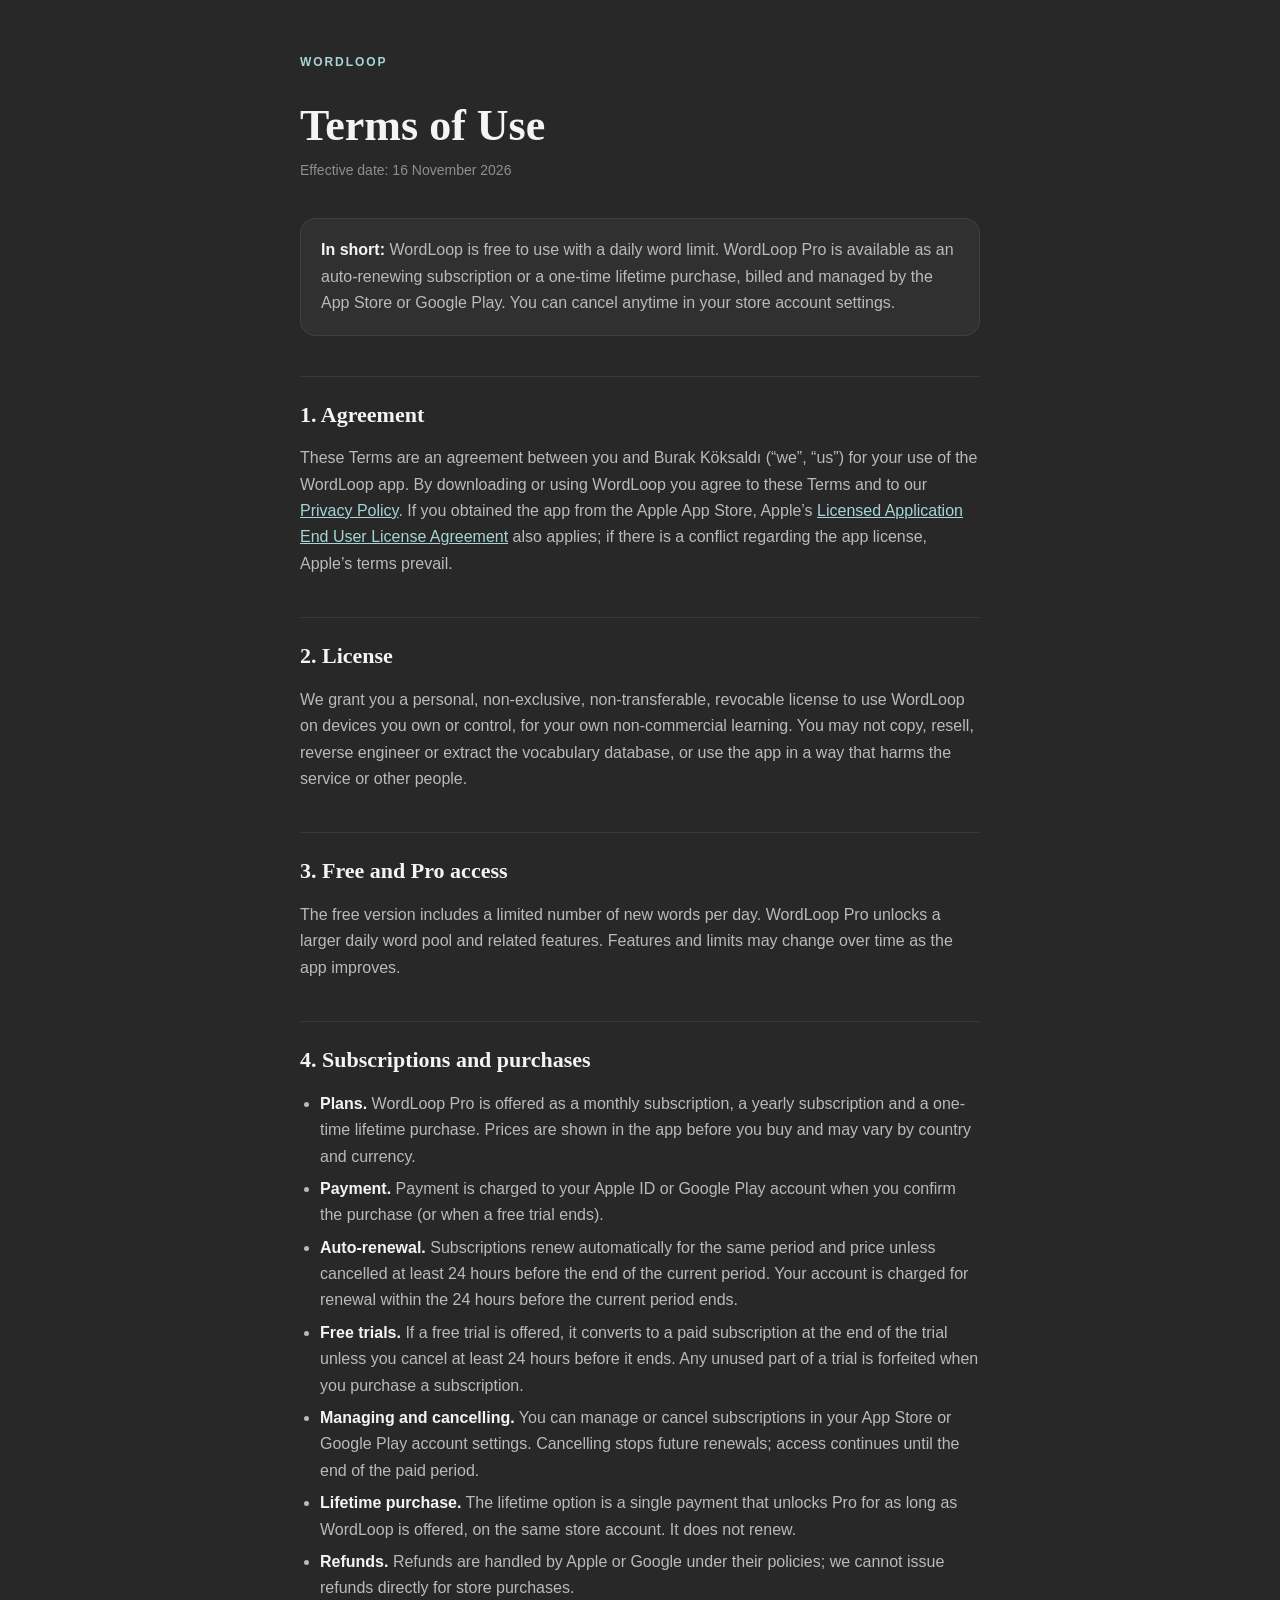
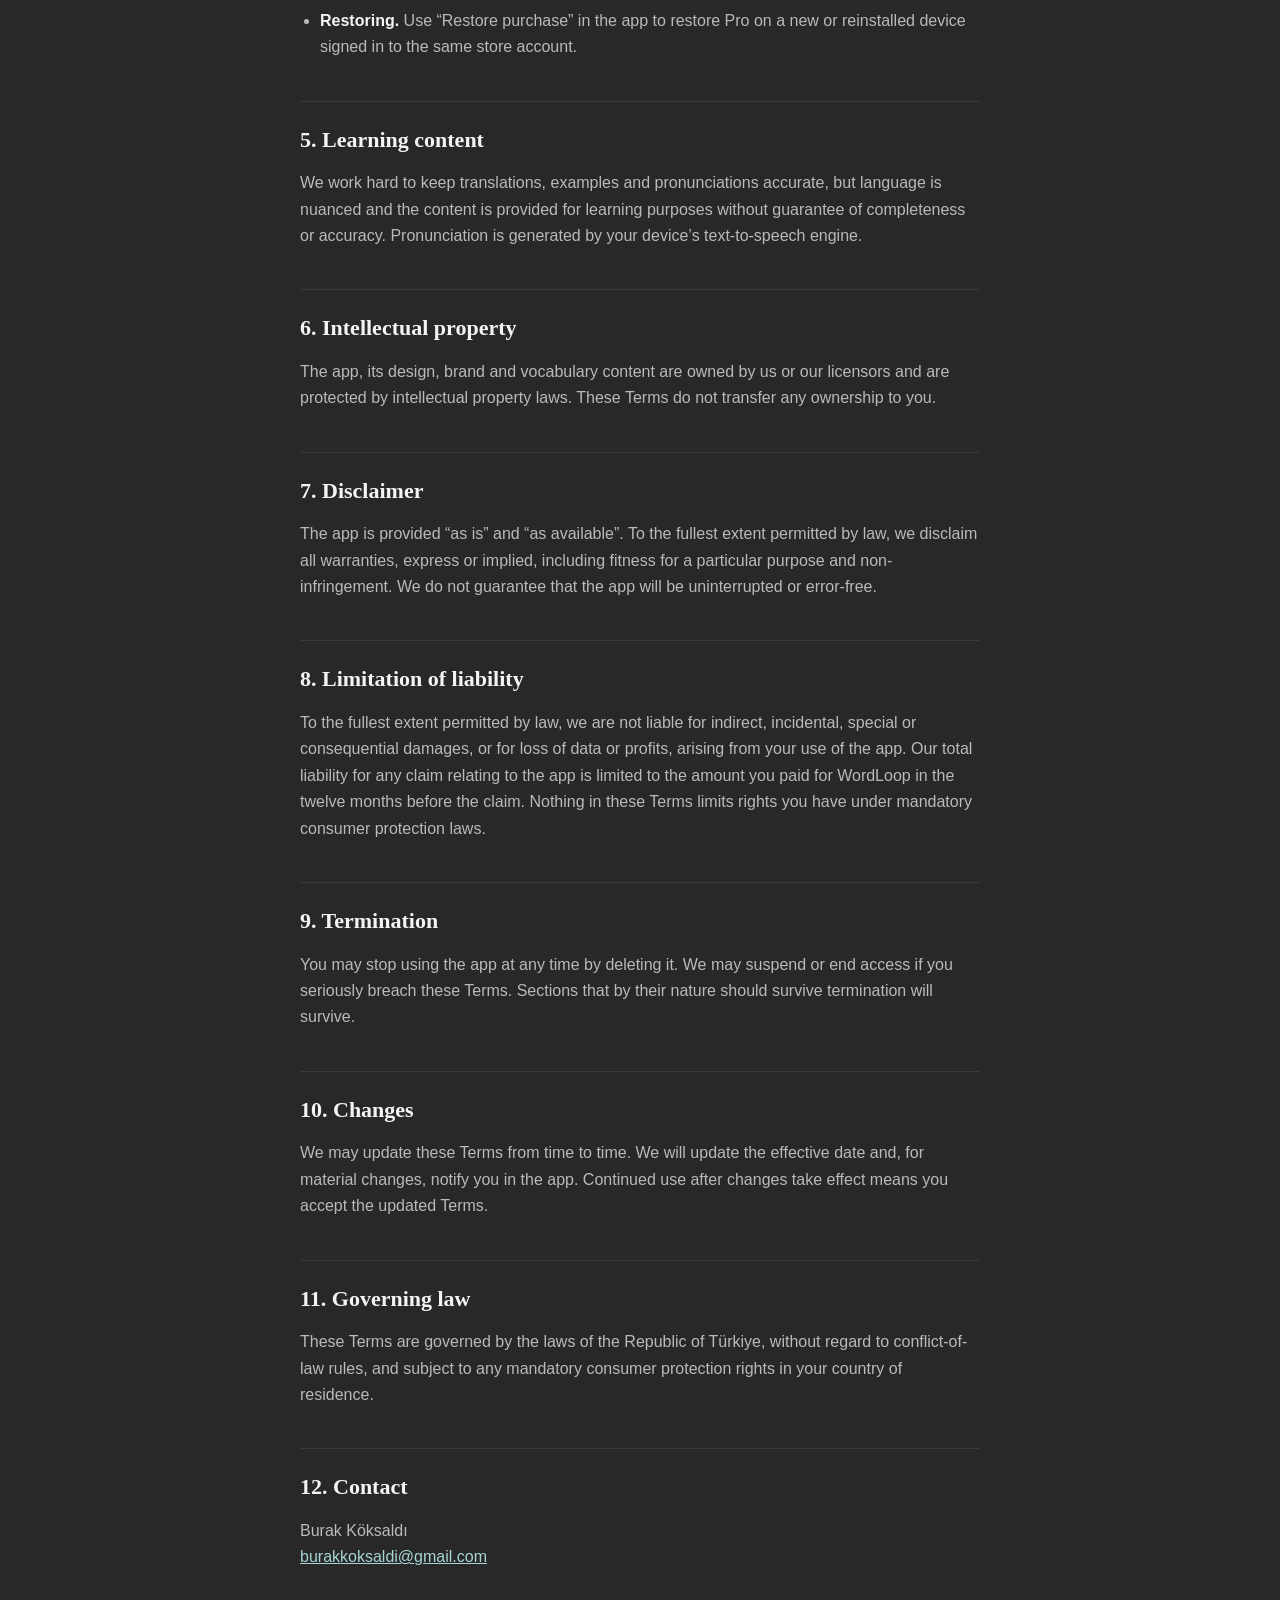
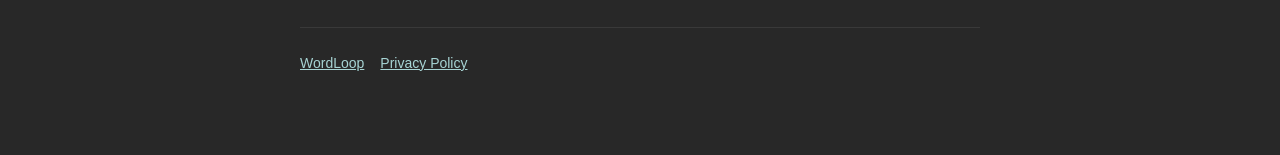
==== terms.html @ 8787d734 "Publish WordLoop privacy policy and terms" ====
<!doctype html>
<html lang="en">
<head>
  <meta charset="utf-8">
  <meta name="viewport" content="width=device-width, initial-scale=1">
  <title>Terms of Use · WordLoop</title>
  <meta name="description" content="Terms of Use for the WordLoop vocabulary app, including subscriptions.">
  <link rel="stylesheet" href="styles.css">
</head>
<body>
  <main class="wrap">
    <a class="brand" href="index.html">WORDLOOP</a>
    <h1>Terms of Use</h1>
    <p class="meta">Effective date: 16 November 2026</p>

    <div class="summary">
      <p><strong>In short:</strong> WordLoop is free to use with a daily word limit. WordLoop Pro is available as an
      auto-renewing subscription or a one-time lifetime purchase, billed and managed by the App Store or Google
      Play. You can cancel anytime in your store account settings.</p>
    </div>

    <h2>1. Agreement</h2>
    <p>These Terms are an agreement between you and Burak Köksaldı
    (“we”, “us”) for your use of the WordLoop app. By downloading or using WordLoop you agree to these Terms and
    to our <a href="privacy.html">Privacy Policy</a>. If you obtained the app from the Apple App Store, Apple’s
    <a href="https://www.apple.com/legal/internet-services/itunes/dev/stdeula/">Licensed Application End User
    License Agreement</a> also applies; if there is a conflict regarding the app license, Apple’s terms prevail.</p>

    <h2>2. License</h2>
    <p>We grant you a personal, non-exclusive, non-transferable, revocable license to use WordLoop on devices you
    own or control, for your own non-commercial learning. You may not copy, resell, reverse engineer or extract
    the vocabulary database, or use the app in a way that harms the service or other people.</p>

    <h2>3. Free and Pro access</h2>
    <p>The free version includes a limited number of new words per day. WordLoop Pro unlocks a larger daily word
    pool and related features. Features and limits may change over time as the app improves.</p>

    <h2>4. Subscriptions and purchases</h2>
    <ul>
      <li><strong>Plans.</strong> WordLoop Pro is offered as a monthly subscription, a yearly subscription and a
      one-time lifetime purchase. Prices are shown in the app before you buy and may vary by country and currency.</li>
      <li><strong>Payment.</strong> Payment is charged to your Apple ID or Google Play account when you confirm the
      purchase (or when a free trial ends).</li>
      <li><strong>Auto-renewal.</strong> Subscriptions renew automatically for the same period and price unless
      cancelled at least 24 hours before the end of the current period. Your account is charged for renewal within
      the 24 hours before the current period ends.</li>
      <li><strong>Free trials.</strong> If a free trial is offered, it converts to a paid subscription at the end of
      the trial unless you cancel at least 24 hours before it ends. Any unused part of a trial is forfeited when you
      purchase a subscription.</li>
      <li><strong>Managing and cancelling.</strong> You can manage or cancel subscriptions in your App Store or
      Google Play account settings. Cancelling stops future renewals; access continues until the end of the paid
      period.</li>
      <li><strong>Lifetime purchase.</strong> The lifetime option is a single payment that unlocks Pro for as long as
      WordLoop is offered, on the same store account. It does not renew.</li>
      <li><strong>Refunds.</strong> Refunds are handled by Apple or Google under their policies; we cannot issue
      refunds directly for store purchases.</li>
      <li><strong>Restoring.</strong> Use “Restore purchase” in the app to restore Pro on a new or reinstalled device
      signed in to the same store account.</li>
    </ul>

    <h2>5. Learning content</h2>
    <p>We work hard to keep translations, examples and pronunciations accurate, but language is nuanced and the
    content is provided for learning purposes without guarantee of completeness or accuracy. Pronunciation is
    generated by your device’s text-to-speech engine.</p>

    <h2>6. Intellectual property</h2>
    <p>The app, its design, brand and vocabulary content are owned by us or our licensors and are protected by
    intellectual property laws. These Terms do not transfer any ownership to you.</p>

    <h2>7. Disclaimer</h2>
    <p>The app is provided “as is” and “as available”. To the fullest extent permitted by law, we disclaim all
    warranties, express or implied, including fitness for a particular purpose and non-infringement. We do not
    guarantee that the app will be uninterrupted or error-free.</p>

    <h2>8. Limitation of liability</h2>
    <p>To the fullest extent permitted by law, we are not liable for indirect, incidental, special or
    consequential damages, or for loss of data or profits, arising from your use of the app. Our total liability
    for any claim relating to the app is limited to the amount you paid for WordLoop in the twelve months before
    the claim. Nothing in these Terms limits rights you have under mandatory consumer protection laws.</p>

    <h2>9. Termination</h2>
    <p>You may stop using the app at any time by deleting it. We may suspend or end access if you seriously breach
    these Terms. Sections that by their nature should survive termination will survive.</p>

    <h2>10. Changes</h2>
    <p>We may update these Terms from time to time. We will update the effective date and, for material changes,
    notify you in the app. Continued use after changes take effect means you accept the updated Terms.</p>

    <h2>11. Governing law</h2>
    <p>These Terms are governed by the laws of the Republic of Türkiye, without regard to
    conflict-of-law rules, and subject to any mandatory consumer protection rights in your country of residence.</p>

    <h2>12. Contact</h2>
    <p>Burak Köksaldı<br>
    <a href="mailto:burakkoksaldi@gmail.com">burakkoksaldi@gmail.com</a></p>

    <nav class="links">
      <a href="index.html">WordLoop</a>
      <a href="privacy.html">Privacy Policy</a>
    </nav>
  </main>
</body>
</html>
---- styles.css ----
:root {
  --bg: #282828;
  --surface: #303030;
  --text: #f4f4f4;
  --muted: #b9b9be;
  --subtle: #8e8e93;
  --accent: #a7d4d4;
  --rule: rgba(255, 255, 255, 0.08);
  --mark: rgba(255, 196, 0, 0.16);
  --mark-text: #ffd66b;
}

* {
  box-sizing: border-box;
}

html {
  -webkit-text-size-adjust: 100%;
}

body {
  margin: 0;
  background: var(--bg);
  color: var(--text);
  font: 16px/1.65 -apple-system, BlinkMacSystemFont, 'Inter', 'Segoe UI', Roboto, sans-serif;
}

.wrap {
  max-width: 720px;
  margin: 0 auto;
  padding: 48px 20px 80px;
}

.brand {
  display: inline-block;
  font-size: 12px;
  font-weight: 700;
  letter-spacing: 0.16em;
  color: var(--accent);
  text-decoration: none;
  margin-bottom: 28px;
}

h1 {
  font-family: Georgia, 'Times New Roman', serif;
  font-size: clamp(32px, 6vw, 44px);
  line-height: 1.15;
  margin: 0 0 8px;
}

.meta {
  color: var(--subtle);
  font-size: 14px;
  margin: 0 0 36px;
}

h2 {
  font-family: Georgia, 'Times New Roman', serif;
  font-size: 22px;
  line-height: 1.3;
  margin: 40px 0 10px;
  padding-top: 24px;
  border-top: 1px solid var(--rule);
}

p,
li {
  color: var(--muted);
}

strong {
  color: var(--text);
  font-weight: 600;
}

ul {
  padding-left: 20px;
}

li + li {
  margin-top: 6px;
}

a {
  color: var(--accent);
}

.summary {
  background: var(--surface);
  border: 1px solid var(--rule);
  border-radius: 16px;
  padding: 18px 20px;
  margin: 0 0 8px;
}

.summary p {
  margin: 0;
}

/* Owner-provided details that must be filled in before publishing. */
.todo {
  background: var(--mark);
  color: var(--mark-text);
  border-radius: 4px;
  padding: 0 4px;
  font-weight: 600;
}

.links {
  display: flex;
  gap: 16px;
  flex-wrap: wrap;
  margin-top: 56px;
  padding-top: 24px;
  border-top: 1px solid var(--rule);
  font-size: 14px;
}

.cards {
  display: grid;
  gap: 12px;
  margin-top: 28px;
}

.card {
  display: block;
  background: var(--surface);
  border: 1px solid var(--rule);
  border-radius: 16px;
  padding: 18px 20px;
  text-decoration: none;
}

.card strong {
  display: block;
  font-size: 17px;
}

.card span {
  color: var(--subtle);
  font-size: 14px;
}
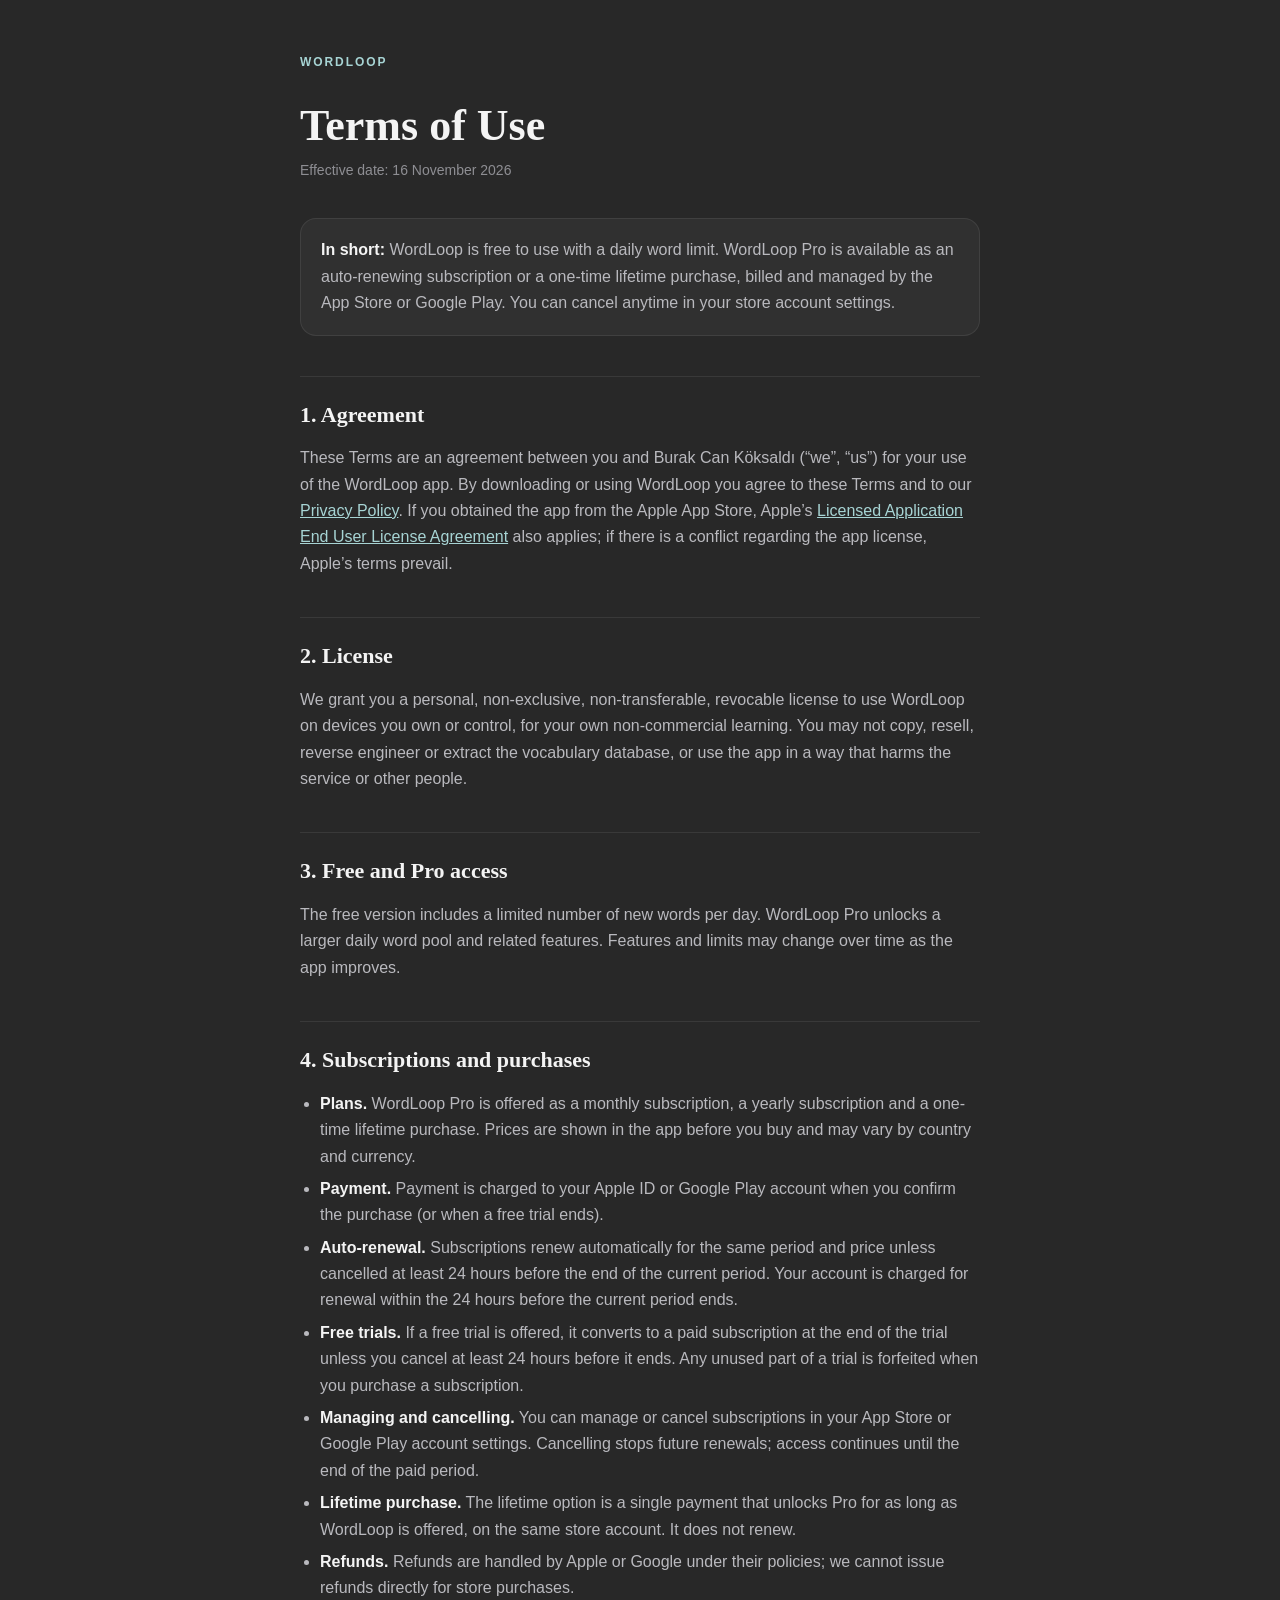
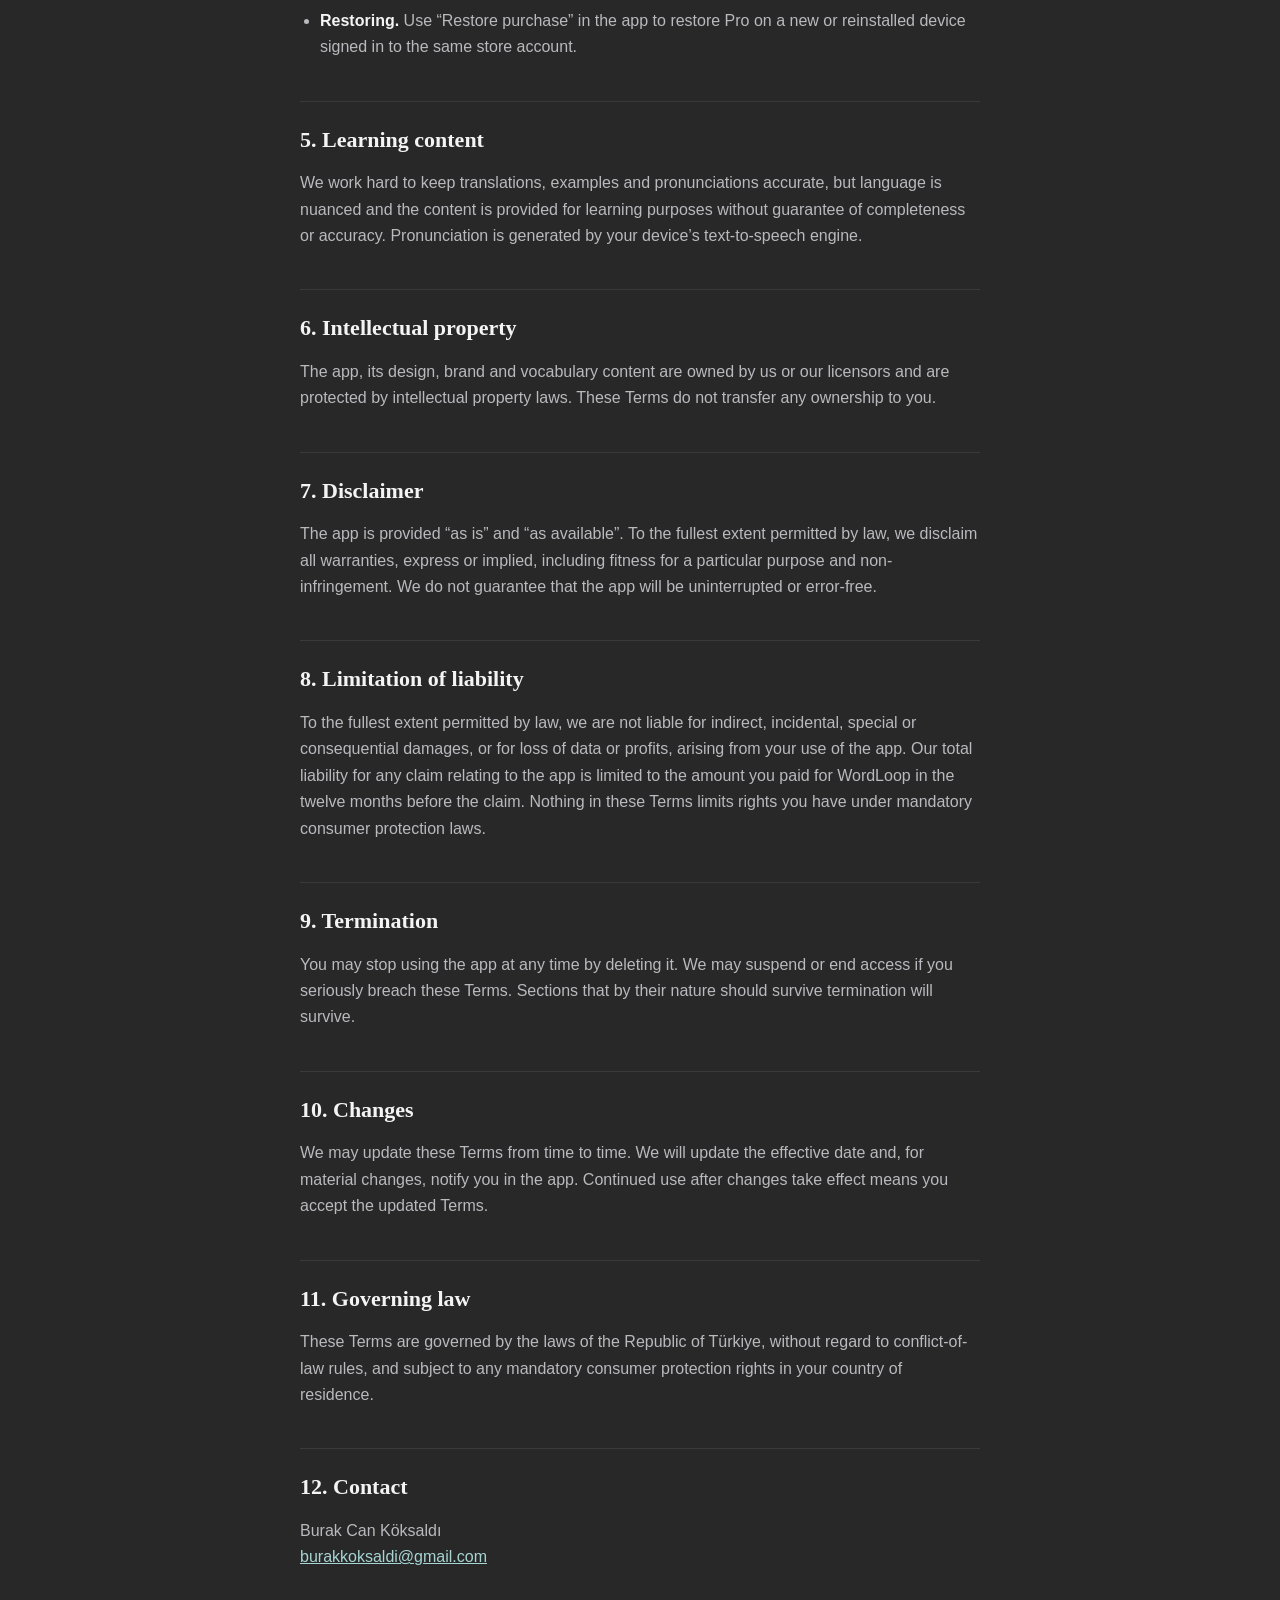
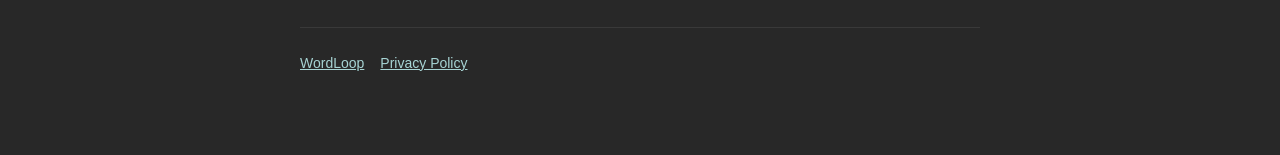
==== commit ecb55250: "Use full legal name" ====
--- a/terms.html
+++ b/terms.html
@@ -20,7 +20,7 @@
     </div>
 
     <h2>1. Agreement</h2>
-    <p>These Terms are an agreement between you and Burak Köksaldı
+    <p>These Terms are an agreement between you and Burak Can Köksaldı
     (“we”, “us”) for your use of the WordLoop app. By downloading or using WordLoop you agree to these Terms and
     to our <a href="privacy.html">Privacy Policy</a>. If you obtained the app from the Apple App Store, Apple’s
     <a href="https://www.apple.com/legal/internet-services/itunes/dev/stdeula/">Licensed Application End User
@@ -91,7 +91,7 @@
     conflict-of-law rules, and subject to any mandatory consumer protection rights in your country of residence.</p>
 
     <h2>12. Contact</h2>
-    <p>Burak Köksaldı<br>
+    <p>Burak Can Köksaldı<br>
     <a href="mailto:burakkoksaldi@gmail.com">burakkoksaldi@gmail.com</a></p>
 
     <nav class="links">
